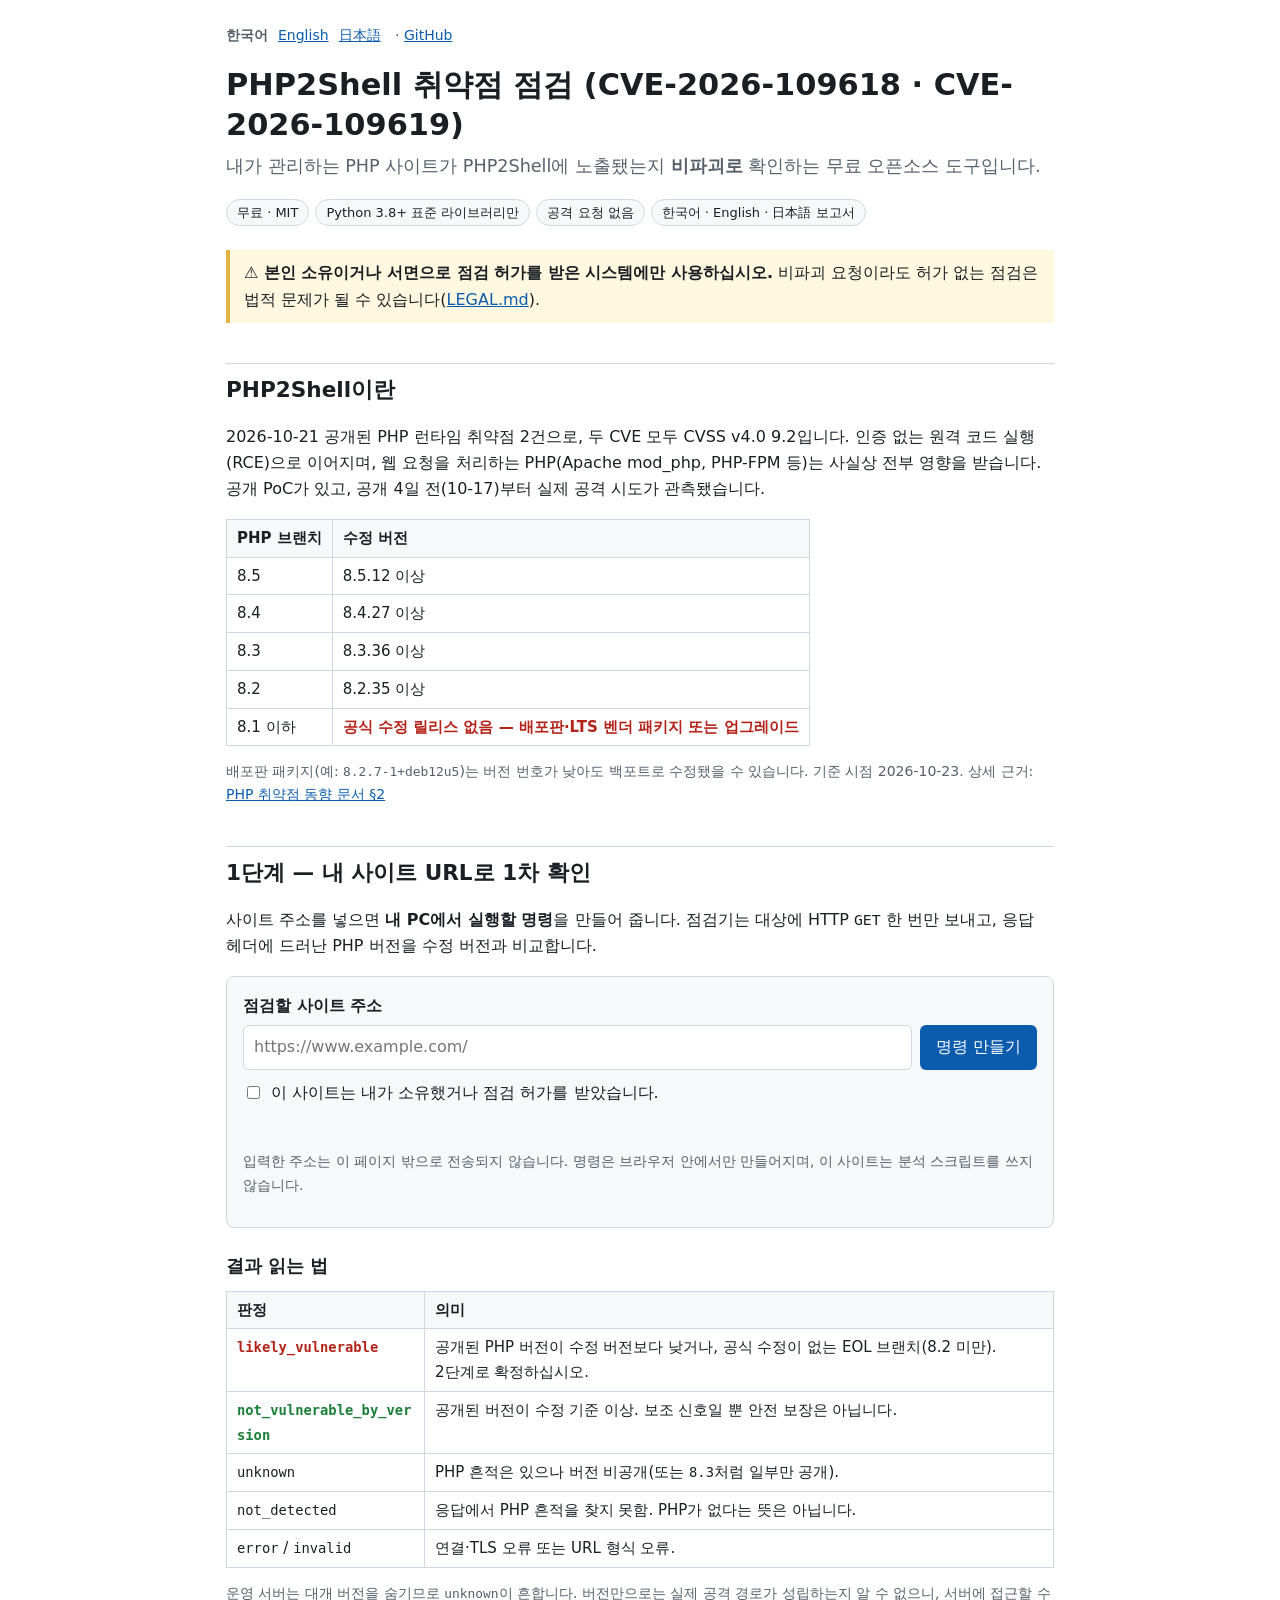
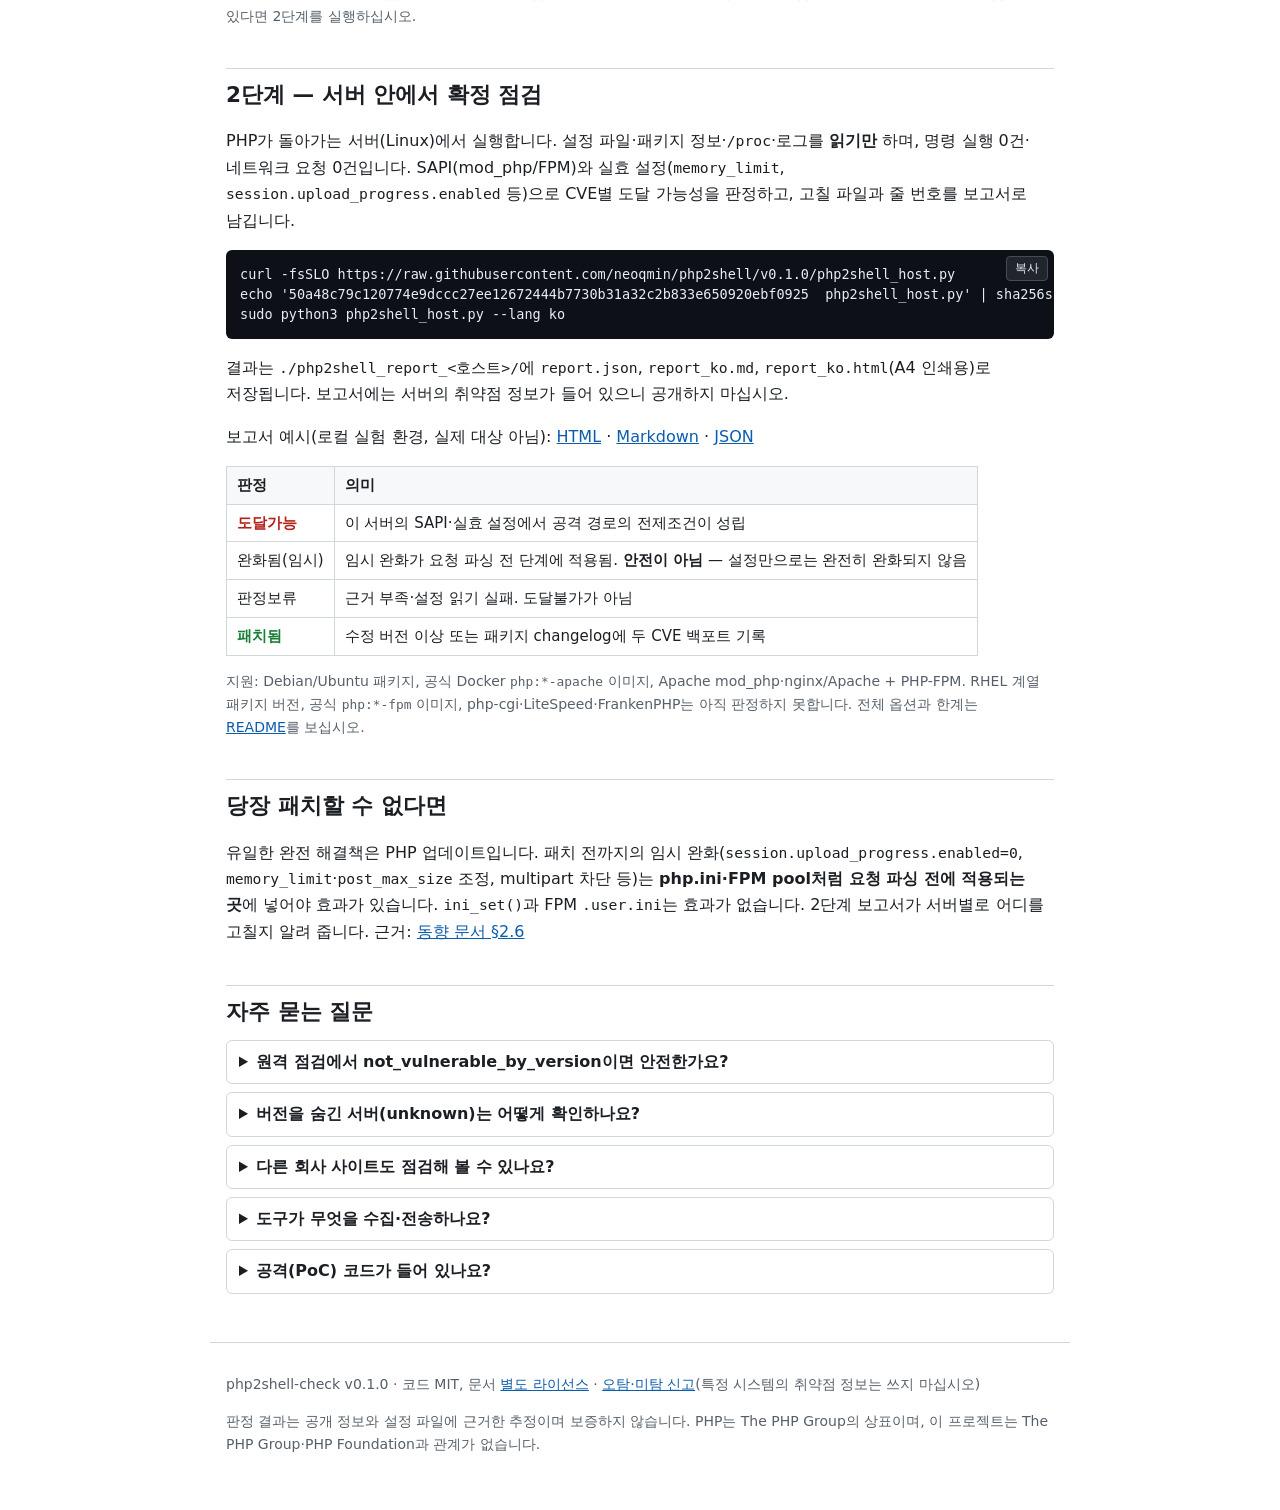
==== docs/index.html @ 38de9fec "GitHub Pages 랜딩 페이지와 점검 명령 생성기 추가 - docs/ 에 한국어·영어·일본어 랜딩 페이지(검색 노출용 title·description,   hreflang, " ====
<!doctype html>
<html lang="ko">
<head>
<meta charset="utf-8">
<meta name="viewport" content="width=device-width, initial-scale=1">
<title>PHP2Shell 취약점 점검 도구 (CVE-2026-109618 · CVE-2026-109619) — php2shell-check</title>
<meta name="description" content="PHP2Shell(CVE-2026-109618, CVE-2026-109619) 노출을 비파괴로 점검하는 무료 오픈소스 도구. 내 사이트 URL로 PHP 버전을 1차 확인하고, 서버 내부 점검으로 SAPI·설정 기준 도달 가능성과 조치 사항을 보고서로 받습니다.">
<link rel="canonical" href="https://neoqmin.github.io/php2shell/">
<link rel="alternate" hreflang="ko" href="https://neoqmin.github.io/php2shell/">
<link rel="alternate" hreflang="en" href="https://neoqmin.github.io/php2shell/en/">
<link rel="alternate" hreflang="ja" href="https://neoqmin.github.io/php2shell/ja/">
<link rel="alternate" hreflang="x-default" href="https://neoqmin.github.io/php2shell/en/">
<meta property="og:type" content="website">
<meta property="og:title" content="PHP2Shell 취약점 점검 도구 — php2shell-check">
<meta property="og:description" content="CVE-2026-109618 / CVE-2026-109619 노출을 비파괴로 점검. 내 사이트 URL로 바로 확인.">
<meta property="og:url" content="https://neoqmin.github.io/php2shell/">
<meta property="og:locale" content="ko_KR">
<!-- 검색엔진 소유 확인: 발급받은 값으로 교체 후 주석 해제
<meta name="google-site-verification" content="GOOGLE_VERIFICATION_CODE">
<meta name="naver-site-verification" content="NAVER_VERIFICATION_CODE">
-->
<link rel="stylesheet" href="assets/site.css">
<script type="application/ld+json">
{
  "@context": "https://schema.org",
  "@type": "SoftwareApplication",
  "name": "php2shell-check",
  "description": "PHP2Shell(CVE-2026-109618, CVE-2026-109619) 노출을 비파괴로 점검하는 오픈소스 도구",
  "applicationCategory": "SecurityApplication",
  "operatingSystem": "Linux, macOS, Windows",
  "softwareVersion": "0.1.0",
  "license": "https://opensource.org/licenses/MIT",
  "codeRepository": "https://github.com/neoqmin/php2shell",
  "offers": { "@type": "Offer", "price": "0", "priceCurrency": "KRW" }
}
</script>
</head>
<body>
<header>
  <nav class="lang"><strong>한국어</strong><a href="en/">English</a><a href="ja/">日本語</a> · <a href="https://github.com/neoqmin/php2shell">GitHub</a></nav>
</header>
<main>
<h1>PHP2Shell 취약점 점검 (CVE-2026-109618 · CVE-2026-109619)</h1>
<p class="lead">내가 관리하는 PHP 사이트가 PHP2Shell에 노출됐는지 <strong>비파괴로</strong> 확인하는 무료 오픈소스 도구입니다.</p>
<p class="badges"><span>무료 · MIT</span><span>Python 3.8+ 표준 라이브러리만</span><span>공격 요청 없음</span><span>한국어 · English · 日本語 보고서</span></p>

<div class="warn"><strong>⚠️ 본인 소유이거나 서면으로 점검 허가를 받은 시스템에만 사용하십시오.</strong> 비파괴 요청이라도 허가 없는 점검은 법적 문제가 될 수 있습니다(<a href="https://github.com/neoqmin/php2shell/blob/main/LEGAL.md">LEGAL.md</a>).</div>

<h2>PHP2Shell이란</h2>
<p>2026-10-21 공개된 PHP 런타임 취약점 2건으로, 두 CVE 모두 CVSS v4.0 9.2입니다. 인증 없는 원격 코드 실행(RCE)으로 이어지며, 웹 요청을 처리하는 PHP(Apache mod_php, PHP-FPM 등)는 사실상 전부 영향을 받습니다. 공개 PoC가 있고, 공개 4일 전(10-17)부터 실제 공격 시도가 관측됐습니다.</p>
<table>
<thead><tr><th>PHP 브랜치</th><th>수정 버전</th></tr></thead>
<tbody>
<tr><td>8.5</td><td>8.5.12 이상</td></tr>
<tr><td>8.4</td><td>8.4.27 이상</td></tr>
<tr><td>8.3</td><td>8.3.36 이상</td></tr>
<tr><td>8.2</td><td>8.2.35 이상</td></tr>
<tr><td>8.1 이하</td><td class="bad">공식 수정 릴리스 없음 — 배포판·LTS 벤더 패키지 또는 업그레이드</td></tr>
</tbody>
</table>
<p class="note">배포판 패키지(예: <code>8.2.7-1+deb12u5</code>)는 버전 번호가 낮아도 백포트로 수정됐을 수 있습니다. 기준 시점 2026-10-23. 상세 근거: <a href="https://github.com/neoqmin/php2shell/blob/main/PHP_%EC%B7%A8%EC%95%BD%EC%A0%90_%EB%8F%99%ED%96%A5_2026-10.md">PHP 취약점 동향 문서 §2</a></p>

<h2>1단계 — 내 사이트 URL로 1차 확인</h2>
<p>사이트 주소를 넣으면 <strong>내 PC에서 실행할 명령</strong>을 만들어 줍니다. 점검기는 대상에 HTTP <code>GET</code> 한 번만 보내고, 응답 헤더에 드러난 PHP 버전을 수정 버전과 비교합니다.</p>
<form id="gen" class="panel" novalidate
  data-err-empty="URL을 입력하십시오."
  data-err-scheme="http:// 또는 https://로 시작하는 주소를 입력하십시오."
  data-err-chars="URL에 쓸 수 없는 문자(공백, 따옴표, $ ; | &amp; ( ) 등)가 있습니다. 사이트 첫 페이지 주소만 넣어 보십시오."
  data-err-cred="아이디·비밀번호가 포함된 URL은 사용할 수 없습니다."
  data-err-auth="본인 소유이거나 점검 허가를 받은 사이트인지 확인해 주십시오."
  data-copy="복사" data-copied="복사됨">
  <label for="target">점검할 사이트 주소</label>
  <div class="row">
    <input id="target" type="url" placeholder="https://www.example.com/" autocomplete="url" spellcheck="false">
    <button class="primary" type="submit">명령 만들기</button>
  </div>
  <label class="check"><input id="authorized" type="checkbox"> 이 사이트는 내가 소유했거나 점검 허가를 받았습니다.</label>
  <p id="gen-error" class="error" role="alert"></p>
  <p class="note">입력한 주소는 이 페이지 밖으로 전송되지 않습니다. 명령은 브라우저 안에서만 만들어지며, 이 사이트는 분석 스크립트를 쓰지 않습니다.</p>
  <div id="gen-out" hidden>
    <div class="tabs" role="tablist">
      <button type="button" role="tab" data-os="linux">Linux</button>
      <button type="button" role="tab" data-os="macos">macOS</button>
      <button type="button" role="tab" data-os="windows">Windows (PowerShell)</button>
    </div>
    <div id="cmd-linux" class="codebox"><pre></pre></div>
    <div id="cmd-macos" class="codebox" hidden><pre></pre></div>
    <div id="cmd-windows" class="codebox" hidden><pre></pre></div>
    <p class="note">두 번째 줄은 내려받은 파일이 공개된 v0.1.0과 같은지 SHA256으로 확인합니다. 불일치하면 실행하지 마십시오. Windows에서 <code>python</code>이 없으면 <code>py</code>로 바꿔 실행하십시오.</p>
  </div>
</form>

<h3>결과 읽는 법</h3>
<table>
<thead><tr><th>판정</th><th>의미</th></tr></thead>
<tbody>
<tr><td><code class="bad">likely_vulnerable</code></td><td>공개된 PHP 버전이 수정 버전보다 낮거나, 공식 수정이 없는 EOL 브랜치(8.2 미만). 2단계로 확정하십시오.</td></tr>
<tr><td><code class="ok">not_vulnerable_by_version</code></td><td>공개된 버전이 수정 기준 이상. 보조 신호일 뿐 안전 보장은 아닙니다.</td></tr>
<tr><td><code>unknown</code></td><td>PHP 흔적은 있으나 버전 비공개(또는 <code>8.3</code>처럼 일부만 공개).</td></tr>
<tr><td><code>not_detected</code></td><td>응답에서 PHP 흔적을 찾지 못함. PHP가 없다는 뜻은 아닙니다.</td></tr>
<tr><td><code>error</code> / <code>invalid</code></td><td>연결·TLS 오류 또는 URL 형식 오류.</td></tr>
</tbody>
</table>
<p class="note">운영 서버는 대개 버전을 숨기므로 <code>unknown</code>이 흔합니다. 버전만으로는 실제 공격 경로가 성립하는지 알 수 없으니, 서버에 접근할 수 있다면 2단계를 실행하십시오.</p>

<h2>2단계 — 서버 안에서 확정 점검</h2>
<p>PHP가 돌아가는 서버(Linux)에서 실행합니다. 설정 파일·패키지 정보·<code>/proc</code>·로그를 <strong>읽기만</strong> 하며, 명령 실행 0건·네트워크 요청 0건입니다. SAPI(mod_php/FPM)와 실효 설정(<code>memory_limit</code>, <code>session.upload_progress.enabled</code> 등)으로 CVE별 도달 가능성을 판정하고, 고칠 파일과 줄 번호를 보고서로 남깁니다.</p>
<div class="codebox"><pre>curl -fsSLO https://raw.githubusercontent.com/neoqmin/php2shell/v0.1.0/php2shell_host.py
echo '50a48c79c120774e9dccc27ee12672444b7730b31a32c2b833e650920ebf0925  php2shell_host.py' | sha256sum -c -
sudo python3 php2shell_host.py --lang ko</pre></div>
<p>결과는 <code>./php2shell_report_&lt;호스트&gt;/</code>에 <code>report.json</code>, <code>report_ko.md</code>, <code>report_ko.html</code>(A4 인쇄용)로 저장됩니다. 보고서에는 서버의 취약점 정보가 들어 있으니 공개하지 마십시오.</p>
<p>보고서 예시(로컬 실험 환경, 실제 대상 아님): <a href="sample-report/report_ko.html">HTML</a> · <a href="sample-report/report_ko.md">Markdown</a> · <a href="sample-report/report.json">JSON</a></p>
<table>
<thead><tr><th>판정</th><th>의미</th></tr></thead>
<tbody>
<tr><td class="bad">도달가능</td><td>이 서버의 SAPI·실효 설정에서 공격 경로의 전제조건이 성립</td></tr>
<tr><td>완화됨(임시)</td><td>임시 완화가 요청 파싱 전 단계에 적용됨. <strong>안전이 아님</strong> — 설정만으로는 완전히 완화되지 않음</td></tr>
<tr><td>판정보류</td><td>근거 부족·설정 읽기 실패. 도달불가가 아님</td></tr>
<tr><td class="ok">패치됨</td><td>수정 버전 이상 또는 패키지 changelog에 두 CVE 백포트 기록</td></tr>
</tbody>
</table>
<p class="note">지원: Debian/Ubuntu 패키지, 공식 Docker <code>php:*-apache</code> 이미지, Apache mod_php·nginx/Apache + PHP-FPM. RHEL 계열 패키지 버전, 공식 <code>php:*-fpm</code> 이미지, php-cgi·LiteSpeed·FrankenPHP는 아직 판정하지 못합니다. 전체 옵션과 한계는 <a href="https://github.com/neoqmin/php2shell#readme">README</a>를 보십시오.</p>

<h2>당장 패치할 수 없다면</h2>
<p>유일한 완전 해결책은 PHP 업데이트입니다. 패치 전까지의 임시 완화(<code>session.upload_progress.enabled=0</code>, <code>memory_limit</code>·<code>post_max_size</code> 조정, multipart 차단 등)는 <strong>php.ini·FPM pool처럼 요청 파싱 전에 적용되는 곳</strong>에 넣어야 효과가 있습니다. <code>ini_set()</code>과 FPM <code>.user.ini</code>는 효과가 없습니다. 2단계 보고서가 서버별로 어디를 고칠지 알려 줍니다. 근거: <a href="https://github.com/neoqmin/php2shell/blob/main/PHP_%EC%B7%A8%EC%95%BD%EC%A0%90_%EB%8F%99%ED%96%A5_2026-10.md#26-%EB%8C%80%EC%9D%91-%EB%B0%A9%EC%95%88">동향 문서 §2.6</a></p>

<h2>자주 묻는 질문</h2>
<details><summary>원격 점검에서 not_vulnerable_by_version이면 안전한가요?</summary><p>아닙니다. 헤더에 드러난 버전이 기준 이상이라는 뜻일 뿐이며, 프록시·로드밸런서가 버전을 가리거나 SAPI·설정처럼 원격으로 볼 수 없는 조건이 있습니다. 최종 판단은 서버 인벤토리와 2단계 점검으로 하십시오.</p></details>
<details><summary>버전을 숨긴 서버(unknown)는 어떻게 확인하나요?</summary><p>원격에서는 확인할 수 없습니다. 서버에서 <code>php -v</code>와 패키지 changelog를 보거나 2단계 점검기를 실행하십시오.</p></details>
<details><summary>다른 회사 사이트도 점검해 볼 수 있나요?</summary><p>허가 없이 하지 마십시오. 비파괴 GET 요청이라도 허가 없는 체계적 점검은 정보통신망법 등에 저촉될 수 있습니다. 다른 조직의 서버에서 문제를 발견했다면 직접 검증하지 말고 운영 주체나 KISA 보호나라·KrCERT/CC로 알리십시오.</p></details>
<details><summary>도구가 무엇을 수집·전송하나요?</summary><p>아무것도 전송하지 않습니다. 원격 점검기는 입력한 대상에 GET 한 번만 보내고, 서버 점검기는 네트워크 요청을 하지 않습니다. 보고서의 투명성 부록에 읽은 파일 목록이 기록됩니다.</p></details>
<details><summary>공격(PoC) 코드가 들어 있나요?</summary><p>없습니다. 공격 페이로드, 익스플로잇, 우회 기법을 포함하지 않으며 익스플로잇 저장소도 링크하지 않습니다.</p></details>
</main>
<footer>
  <p>php2shell-check v0.1.0 · 코드 MIT, 문서 <a href="https://github.com/neoqmin/php2shell/blob/main/LICENSE-docs.md">별도 라이선스</a> · <a href="https://github.com/neoqmin/php2shell/issues">오탐·미탐 신고</a>(특정 시스템의 취약점 정보는 쓰지 마십시오)</p>
  <p>판정 결과는 공개 정보와 설정 파일에 근거한 추정이며 보증하지 않습니다. PHP는 The PHP Group의 상표이며, 이 프로젝트는 The PHP Group·PHP Foundation과 관계가 없습니다.</p>
</footer>
<script src="assets/gen.js"></script>
</body>
</html>
---- docs/assets/site.css ----
:root {
  --bg: #ffffff;
  --fg: #1b1f24;
  --muted: #57606a;
  --line: #d0d7de;
  --panel: #f6f8fa;
  --accent: #0b5cad;
  --warn-bg: #fff8e1;
  --warn-line: #e3b341;
  --bad: #b42318;
  --ok: #1a7f37;
  --code-bg: #0d1117;
  --code-fg: #e6edf3;
}
@media (prefers-color-scheme: dark) {
  :root {
    --bg: #0d1117;
    --fg: #e6edf3;
    --muted: #9198a1;
    --line: #30363d;
    --panel: #161b22;
    --accent: #58a6ff;
    --warn-bg: #2b2311;
    --warn-line: #9e6a03;
    --bad: #f85149;
    --ok: #3fb950;
    --code-bg: #010409;
  }
}
* { box-sizing: border-box; }
body {
  margin: 0;
  background: var(--bg);
  color: var(--fg);
  font: 16px/1.65 system-ui, -apple-system, "Segoe UI", "Apple SD Gothic Neo", "Malgun Gothic", "Hiragino Sans", "Noto Sans CJK KR", sans-serif;
  word-break: keep-all;
  overflow-wrap: anywhere;
}
main, header, footer { max-width: 860px; margin: 0 auto; padding: 0 16px; }
header { padding-top: 24px; }
nav.lang { font-size: 14px; color: var(--muted); }
nav.lang a, nav.lang strong { margin-right: 10px; }
a { color: var(--accent); }
h1 { font-size: 1.9rem; line-height: 1.3; margin: 18px 0 8px; }
h2 { font-size: 1.35rem; margin: 40px 0 10px; padding-top: 8px; border-top: 1px solid var(--line); }
h3 { font-size: 1.1rem; margin: 24px 0 8px; }
.lead { font-size: 1.1rem; color: var(--muted); margin-top: 0; }
.badges span {
  display: inline-block; font-size: 13px; padding: 2px 10px; margin: 0 6px 6px 0;
  border: 1px solid var(--line); border-radius: 999px; background: var(--panel);
}
.warn { background: var(--warn-bg); border-left: 4px solid var(--warn-line); padding: 10px 14px; margin: 18px 0; }
.panel { background: var(--panel); border: 1px solid var(--line); border-radius: 8px; padding: 16px; margin: 16px 0; }
table { border-collapse: collapse; width: 100%; font-size: 15px; margin: 10px 0; display: block; overflow-x: auto; }
th, td { border: 1px solid var(--line); padding: 6px 10px; text-align: left; vertical-align: top; }
th { background: var(--panel); }
/* Latin monospace fonts first: CJK fallback fonts render "\" as ¥ or ₩. */
pre, code { font-family: Consolas, "Cascadia Mono", Menlo, "SF Mono", "DejaVu Sans Mono", ui-monospace, monospace; }
code { font-size: 0.92em; }
pre {
  background: var(--code-bg); color: var(--code-fg); padding: 14px; border-radius: 6px;
  overflow-x: auto; font-size: 13.5px; line-height: 1.5; margin: 0;
}
.codebox { position: relative; margin: 8px 0 16px; }
.codebox button.copy {
  position: absolute; top: 6px; right: 6px; font-size: 12px; padding: 3px 8px;
  border: 1px solid #444c56; border-radius: 4px; background: #21262d; color: #e6edf3; cursor: pointer;
}
label { font-weight: 600; display: block; margin-bottom: 6px; }
.row { display: flex; gap: 8px; flex-wrap: wrap; }
input[type=url] {
  flex: 1 1 260px; min-width: 0; font: inherit; padding: 8px 10px;
  border: 1px solid var(--line); border-radius: 6px; background: var(--bg); color: var(--fg);
}
button.primary {
  font: inherit; padding: 8px 16px; border: 0; border-radius: 6px;
  background: var(--accent); color: #fff; cursor: pointer;
}
.check { font-weight: 400; display: flex; gap: 8px; align-items: flex-start; margin-top: 10px; }
.check input { margin-top: 6px; }
.error { color: var(--bad); font-weight: 600; min-height: 1.4em; margin: 8px 0 0; }
.tabs { display: flex; gap: 4px; margin-top: 12px; flex-wrap: wrap; }
.tabs button {
  font: inherit; font-size: 14px; padding: 4px 12px; border: 1px solid var(--line);
  border-radius: 6px 6px 0 0; background: var(--panel); color: var(--fg); cursor: pointer;
}
.tabs button[aria-selected=true] { background: var(--accent); color: #fff; border-color: var(--accent); }
.note { font-size: 14px; color: var(--muted); }
.bad { color: var(--bad); font-weight: 600; }
.ok { color: var(--ok); font-weight: 600; }
details { border: 1px solid var(--line); border-radius: 6px; padding: 8px 12px; margin: 8px 0; }
summary { cursor: pointer; font-weight: 600; }
footer { margin-top: 48px; padding-bottom: 40px; font-size: 14px; color: var(--muted); border-top: 1px solid var(--line); padding-top: 16px; }
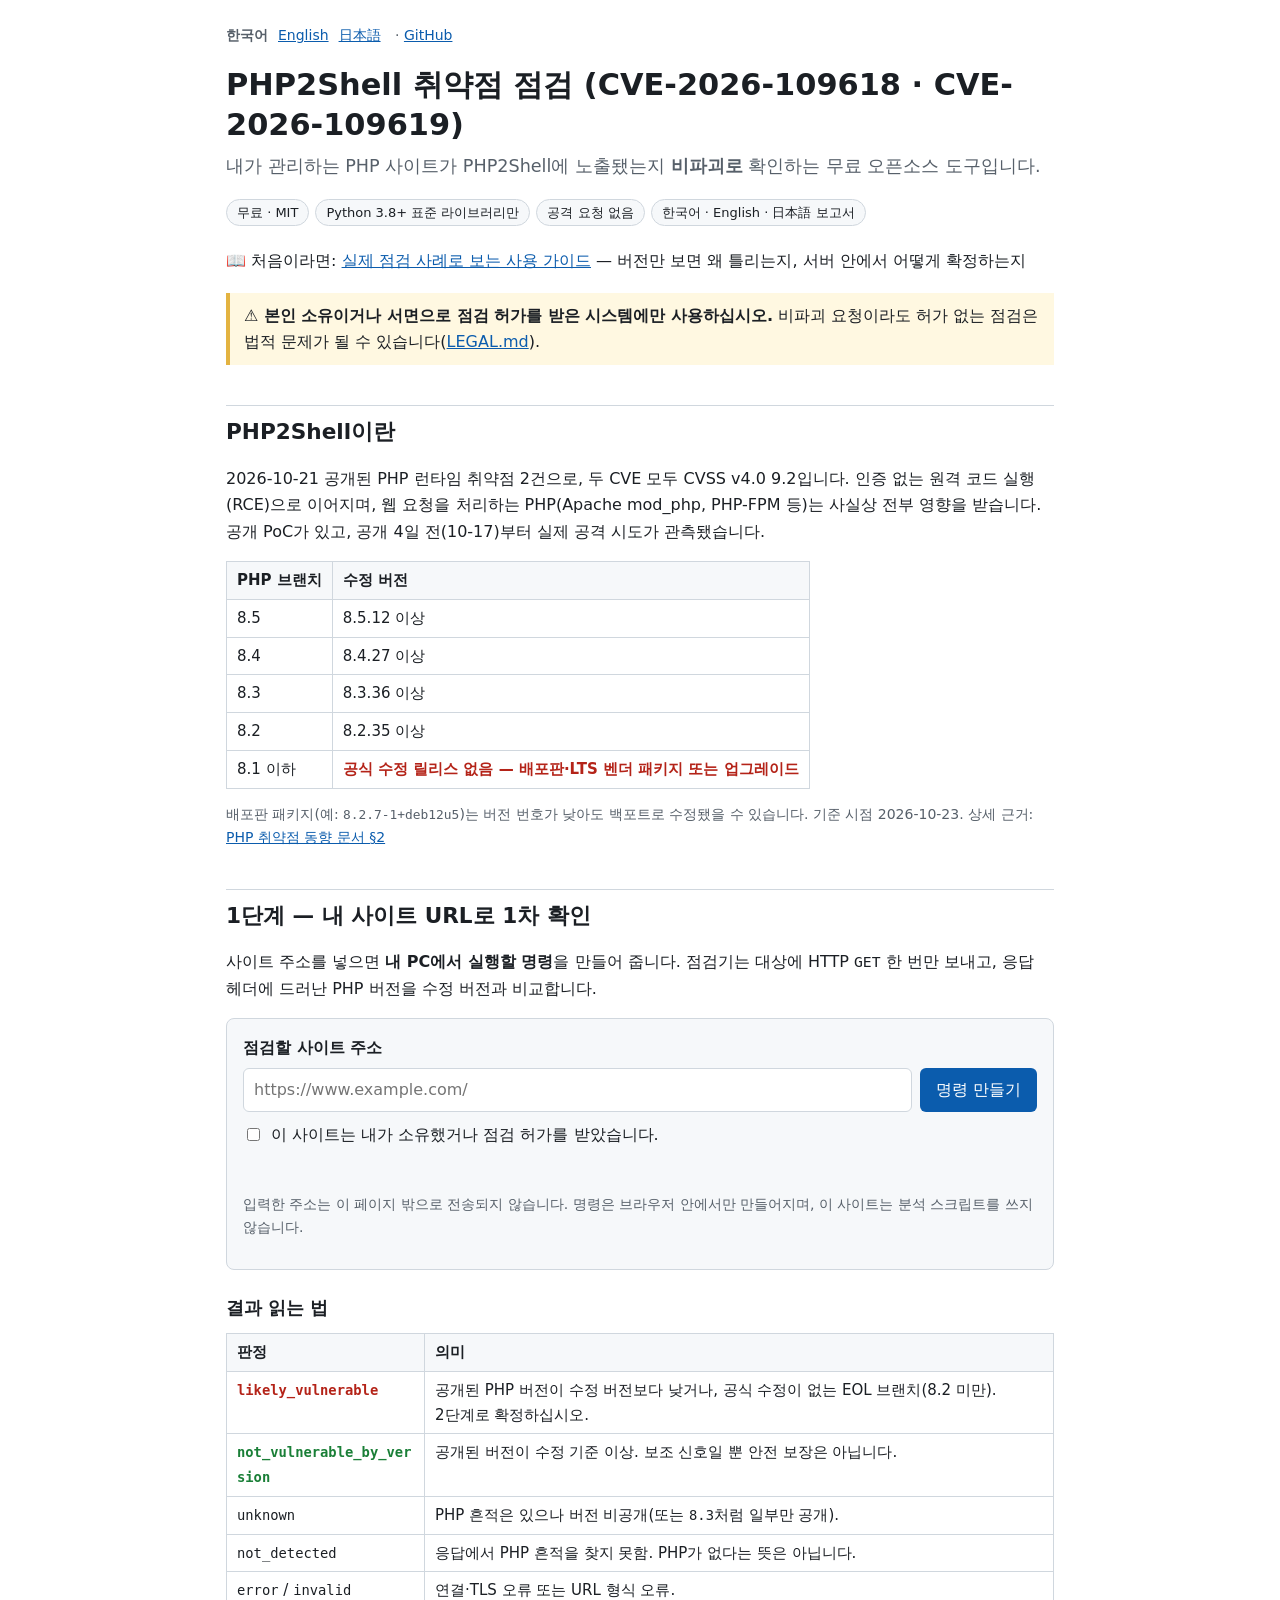
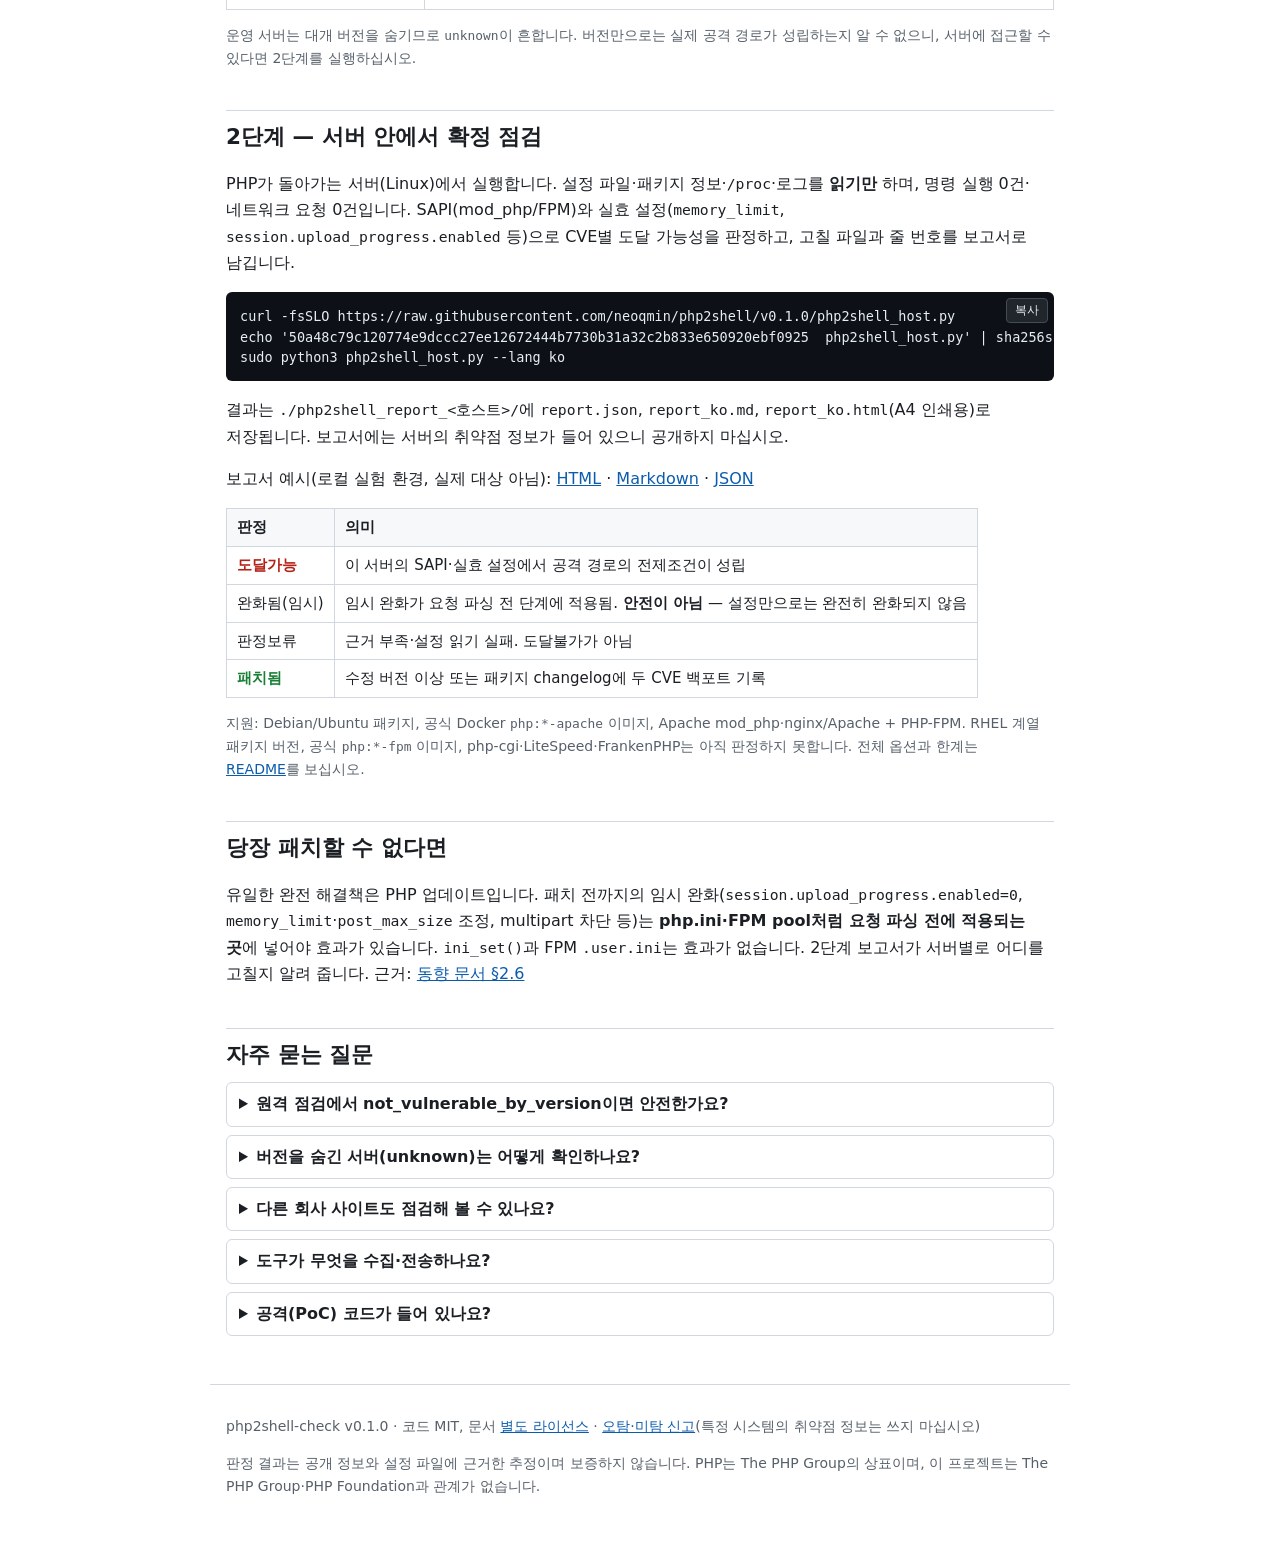
==== commit ea7be5bd: "점검 가이드 글(docs/guide) 추가 실험 서버(Ubuntu 22.04 + mod_php)의 실제 점검 결과로 1단계 원격·2단계 내부 점검 사용법, 배포판 백포트로 원격 판" ====
--- a/docs/index.html
+++ b/docs/index.html
@@ -5,15 +5,15 @@
 <meta name="viewport" content="width=device-width, initial-scale=1">
 <title>PHP2Shell 취약점 점검 도구 (CVE-2026-109618 · CVE-2026-109619) — php2shell-check</title>
 <meta name="description" content="PHP2Shell(CVE-2026-109618, CVE-2026-109619) 노출을 비파괴로 점검하는 무료 오픈소스 도구. 내 사이트 URL로 PHP 버전을 1차 확인하고, 서버 내부 점검으로 SAPI·설정 기준 도달 가능성과 조치 사항을 보고서로 받습니다.">
-<link rel="canonical" href="https://neoqmin.github.io/php2shell/">
-<link rel="alternate" hreflang="ko" href="https://neoqmin.github.io/php2shell/">
-<link rel="alternate" hreflang="en" href="https://neoqmin.github.io/php2shell/en/">
-<link rel="alternate" hreflang="ja" href="https://neoqmin.github.io/php2shell/ja/">
-<link rel="alternate" hreflang="x-default" href="https://neoqmin.github.io/php2shell/en/">
+<link rel="canonical" href="https://edgebit.co.kr/php2shell/">
+<link rel="alternate" hreflang="ko" href="https://edgebit.co.kr/php2shell/">
+<link rel="alternate" hreflang="en" href="https://edgebit.co.kr/php2shell/en/">
+<link rel="alternate" hreflang="ja" href="https://edgebit.co.kr/php2shell/ja/">
+<link rel="alternate" hreflang="x-default" href="https://edgebit.co.kr/php2shell/en/">
 <meta property="og:type" content="website">
 <meta property="og:title" content="PHP2Shell 취약점 점검 도구 — php2shell-check">
 <meta property="og:description" content="CVE-2026-109618 / CVE-2026-109619 노출을 비파괴로 점검. 내 사이트 URL로 바로 확인.">
-<meta property="og:url" content="https://neoqmin.github.io/php2shell/">
+<meta property="og:url" content="https://edgebit.co.kr/php2shell/">
 <meta property="og:locale" content="ko_KR">
 <!-- 검색엔진 소유 확인: 발급받은 값으로 교체 후 주석 해제
 <meta name="google-site-verification" content="GOOGLE_VERIFICATION_CODE">
@@ -43,6 +43,7 @@
 <h1>PHP2Shell 취약점 점검 (CVE-2026-109618 · CVE-2026-109619)</h1>
 <p class="lead">내가 관리하는 PHP 사이트가 PHP2Shell에 노출됐는지 <strong>비파괴로</strong> 확인하는 무료 오픈소스 도구입니다.</p>
 <p class="badges"><span>무료 · MIT</span><span>Python 3.8+ 표준 라이브러리만</span><span>공격 요청 없음</span><span>한국어 · English · 日本語 보고서</span></p>
+<p>📖 처음이라면: <a href="guide/">실제 점검 사례로 보는 사용 가이드</a> — 버전만 보면 왜 틀리는지, 서버 안에서 어떻게 확정하는지</p>
 
 <div class="warn"><strong>⚠️ 본인 소유이거나 서면으로 점검 허가를 받은 시스템에만 사용하십시오.</strong> 비파괴 요청이라도 허가 없는 점검은 법적 문제가 될 수 있습니다(<a href="https://github.com/neoqmin/php2shell/blob/main/LEGAL.md">LEGAL.md</a>).</div>
 
--- a/docs/assets/site.css
+++ b/docs/assets/site.css
@@ -91,3 +91,7 @@
 details { border: 1px solid var(--line); border-radius: 6px; padding: 8px 12px; margin: 8px 0; }
 summary { cursor: pointer; font-weight: 600; }
 footer { margin-top: 48px; padding-bottom: 40px; font-size: 14px; color: var(--muted); border-top: 1px solid var(--line); padding-top: 16px; }
+figure { margin: 16px 0 20px; }
+figure img { display: block; max-width: 100%; height: auto; border: 1px solid var(--line); border-radius: 6px; }
+figcaption { font-size: 14px; color: var(--muted); margin-top: 6px; }
+main.article h3 { font-size: 1.25rem; margin-top: 32px; }
